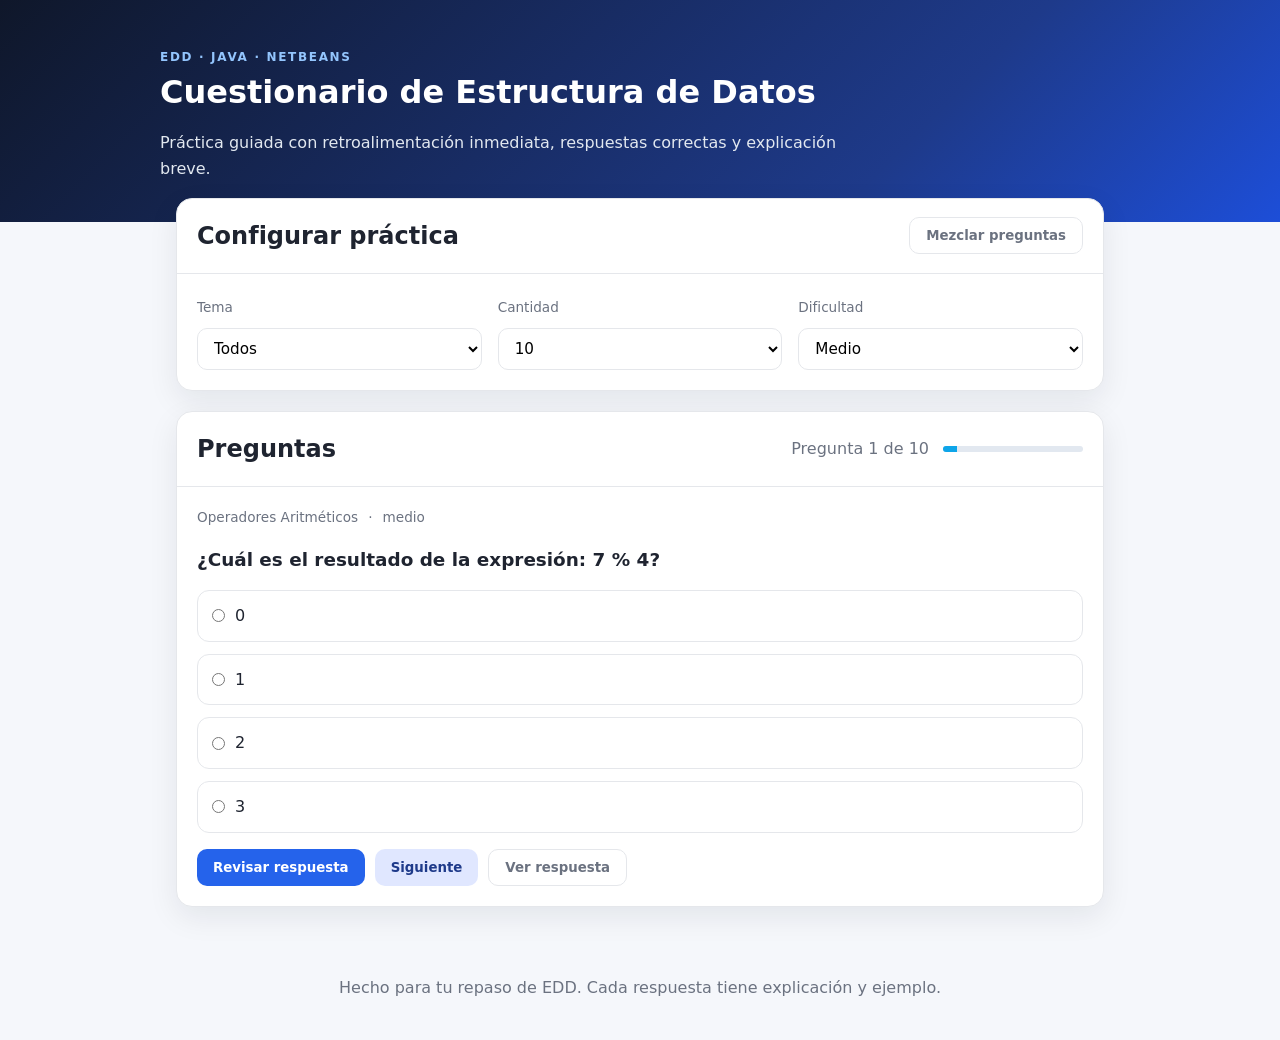
==== index.html @ af15c35d "Add files via upload" ====
<!doctype html>
<html lang="es">
<head>
  <meta charset="utf-8" />
  <meta name="viewport" content="width=device-width, initial-scale=1" />
  <title>Cuestionario Estructura de Datos</title>
  <link rel="stylesheet" href="styles.css" />
</head>
<body>
  <header class="hero">
    <div class="hero-content">
      <p class="tag">EDD · Java · NetBeans</p>
      <h1>Cuestionario de Estructura de Datos</h1>
      <p class="subtitle">Práctica guiada con retroalimentación inmediata, respuestas correctas y explicación breve.</p>
    </div>
  </header>

  <main class="container">
    <section class="panel" aria-labelledby="config-title">
      <div class="panel-header">
        <h2 id="config-title">Configurar práctica</h2>
        <button id="shuffleBtn" class="ghost">Mezclar preguntas</button>
      </div>
      <div class="panel-body grid">
        <div class="field">
          <label for="topicSelect">Tema</label>
          <select id="topicSelect">
            <option value="all">Todos</option>
          </select>
        </div>
        <div class="field">
          <label for="countSelect">Cantidad</label>
          <select id="countSelect">
            <option value="all">Todas</option>
            <option value="6">6</option>
            <option value="10" selected>10</option>
            <option value="14">14</option>
            <option value="18">18</option>
          </select>
        </div>
        <div class="field">
          <label for="difficultySelect">Dificultad</label>
          <select id="difficultySelect">
            <option value="all">Todas</option>
            <option value="basico">Básico</option>
            <option value="medio" selected>Medio</option>
            <option value="avanzado">Avanzado</option>
          </select>
        </div>
      </div>
    </section>

    <section class="panel" aria-labelledby="quiz-title">
      <div class="panel-header">
        <h2 id="quiz-title">Preguntas</h2>
        <div class="progress" aria-live="polite">
          <span id="progressText">Pregunta 1 de 1</span>
          <div class="progress-bar">
            <div id="progressFill" class="progress-fill"></div>
          </div>
        </div>
      </div>
      <div class="panel-body">
        <article id="questionCard" class="question"></article>
        <div id="feedback" class="feedback" aria-live="polite"></div>
        <div class="actions">
          <button id="checkBtn" class="primary">Revisar respuesta</button>
          <button id="nextBtn" class="secondary" disabled>Siguiente</button>
          <button id="showBtn" class="ghost">Ver respuesta</button>
        </div>
      </div>
    </section>

    <section class="panel" aria-labelledby="summary-title" id="summary" hidden>
      <div class="panel-header">
        <h2 id="summary-title">Resumen</h2>
        <button id="restartBtn" class="primary">Reiniciar práctica</button>
      </div>
      <div class="panel-body">
        <div class="summary-grid">
          <div>
            <p class="label">Puntaje</p>
            <p id="scoreText" class="score">0/0</p>
          </div>
          <div>
            <p class="label">Fortalecer</p>
            <ul id="weakTopics" class="weak-list"></ul>
          </div>
        </div>
        <div>
          <h3>Recomendaciones</h3>
          <ul class="recommendations">
            <li>Repite las preguntas donde fallaste y escribe el razonamiento antes de responder.</li>
            <li>Implementa al menos una estructura por tema en Java (pila, cola, lista, árbol).</li>
            <li>Practica el análisis de complejidad con ejemplos concretos.</li>
          </ul>
        </div>
      </div>
    </section>
  </main>

  <footer class="footer">
    <p>Hecho para tu repaso de EDD. Cada respuesta tiene explicación y ejemplo.</p>
  </footer>

  <script src="questions.js" defer></script>
  <script src="app.js" defer></script>
</body>
</html>
---- styles.css ----
:root {
  color-scheme: light;
  --bg: #f5f7fb;
  --card: #ffffff;
  --text: #1f2430;
  --muted: #6b7280;
  --primary: #2563eb;
  --primary-600: #1d4ed8;
  --accent: #0ea5e9;
  --border: #e5e7eb;
  --success: #16a34a;
  --danger: #dc2626;
  --warning: #f59e0b;
  --shadow: 0 10px 30px rgba(15, 23, 42, 0.08);
}

* {
  box-sizing: border-box;
  margin: 0;
  padding: 0;
  font-family: "Inter", "Segoe UI", system-ui, sans-serif;
}

body {
  background: var(--bg);
  color: var(--text);
  line-height: 1.6;
}

.hero {
  background: linear-gradient(135deg, #0f172a, #1e3a8a 70%, #1d4ed8);
  color: #fff;
  padding: 48px 16px 40px;
}

.hero-content {
  max-width: 960px;
  margin: 0 auto;
}

.tag {
  text-transform: uppercase;
  letter-spacing: 0.14em;
  font-size: 0.75rem;
  color: #93c5fd;
  font-weight: 600;
}

.subtitle {
  margin-top: 12px;
  color: #e2e8f0;
  max-width: 720px;
}

.container {
  max-width: 960px;
  margin: -24px auto 48px;
  padding: 0 16px;
  display: grid;
  gap: 20px;
}

.panel {
  background: var(--card);
  border-radius: 16px;
  box-shadow: var(--shadow);
  border: 1px solid var(--border);
  overflow: hidden;
}

.panel-header {
  display: flex;
  justify-content: space-between;
  align-items: center;
  padding: 18px 20px;
  border-bottom: 1px solid var(--border);
  gap: 12px;
  flex-wrap: wrap;
}

.panel-body {
  padding: 20px;
}

.grid {
  display: grid;
  grid-template-columns: repeat(auto-fit, minmax(180px, 1fr));
  gap: 16px;
}

.field label {
  font-size: 0.85rem;
  color: var(--muted);
}

.field select {
  margin-top: 8px;
  width: 100%;
  padding: 10px 12px;
  border-radius: 10px;
  border: 1px solid var(--border);
  background: #fff;
  font-size: 0.95rem;
}

.question {
  display: grid;
  gap: 16px;
}

.question h3 {
  font-size: 1.15rem;
}

.question .meta {
  display: flex;
  gap: 10px;
  flex-wrap: wrap;
  color: var(--muted);
  font-size: 0.85rem;
}

.code-block {
  background: #0f172a;
  color: #e2e8f0;
  padding: 16px;
  border-radius: 12px;
  font-family: "Fira Code", "Cascadia Code", monospace;
  font-size: 0.9rem;
  white-space: pre-wrap;
}

.options {
  display: grid;
  gap: 12px;
}

.option {
  display: flex;
  align-items: center;
  gap: 10px;
  padding: 12px 14px;
  border: 1px solid var(--border);
  border-radius: 12px;
  cursor: pointer;
  transition: border-color 0.2s, background 0.2s;
}

.option:hover {
  border-color: var(--accent);
  background: #eff6ff;
}

.input-answer {
  padding: 12px;
  border-radius: 12px;
  border: 1px solid var(--border);
  font-size: 1rem;
}

.progress {
  display: flex;
  align-items: center;
  gap: 14px;
  color: var(--muted);
}

.progress-bar {
  width: 140px;
  height: 6px;
  border-radius: 999px;
  background: #e2e8f0;
  overflow: hidden;
}

.progress-fill {
  height: 100%;
  background: var(--accent);
  width: 0%;
}

.actions {
  margin-top: 16px;
  display: flex;
  flex-wrap: wrap;
  gap: 10px;
}

button {
  padding: 10px 16px;
  border-radius: 10px;
  border: none;
  font-weight: 600;
  cursor: pointer;
}

.primary {
  background: var(--primary);
  color: #fff;
}

.primary:hover {
  background: var(--primary-600);
}

.secondary {
  background: #e0e7ff;
  color: #1e3a8a;
}

.ghost {
  background: transparent;
  color: var(--muted);
  border: 1px solid var(--border);
}

.feedback {
  margin-top: 16px;
  padding: 16px;
  border-radius: 12px;
  border: 1px solid var(--border);
  background: #f8fafc;
  display: none;
}

.feedback.success {
  border-color: #bbf7d0;
  background: #f0fdf4;
  color: #166534;
  display: block;
}

.feedback.error {
  border-color: #fecaca;
  background: #fef2f2;
  color: #991b1b;
  display: block;
}

.summary-grid {
  display: grid;
  grid-template-columns: repeat(auto-fit, minmax(200px, 1fr));
  gap: 16px;
  align-items: start;
}

.score {
  font-size: 2rem;
  font-weight: 700;
}

.label {
  color: var(--muted);
}

.weak-list {
  list-style: disc;
  margin-left: 18px;
}

.recommendations {
  margin-top: 8px;
  list-style: disc;
  margin-left: 18px;
}

.footer {
  text-align: center;
  padding: 20px 12px 40px;
  color: var(--muted);
}

@media (max-width: 680px) {
  .progress-bar {
    width: 100px;
  }
}
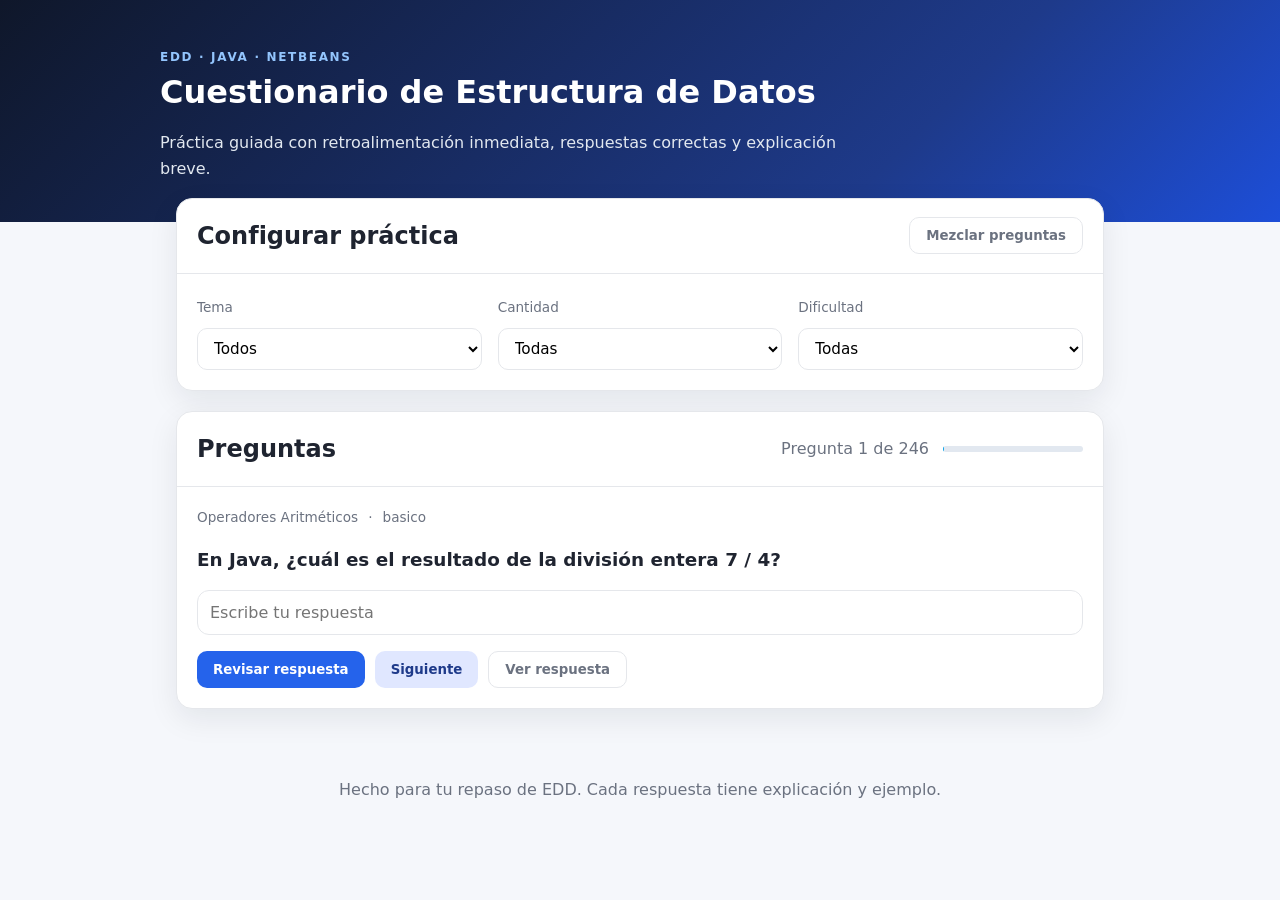
==== commit 23106a37: "Add files via upload" ====
--- a/index.html
+++ b/index.html
@@ -32,19 +32,12 @@
           <label for="countSelect">Cantidad</label>
           <select id="countSelect">
             <option value="all">Todas</option>
-            <option value="6">6</option>
-            <option value="10" selected>10</option>
-            <option value="14">14</option>
-            <option value="18">18</option>
           </select>
         </div>
         <div class="field">
           <label for="difficultySelect">Dificultad</label>
           <select id="difficultySelect">
             <option value="all">Todas</option>
-            <option value="basico">Básico</option>
-            <option value="medio" selected>Medio</option>
-            <option value="avanzado">Avanzado</option>
           </select>
         </div>
       </div>
